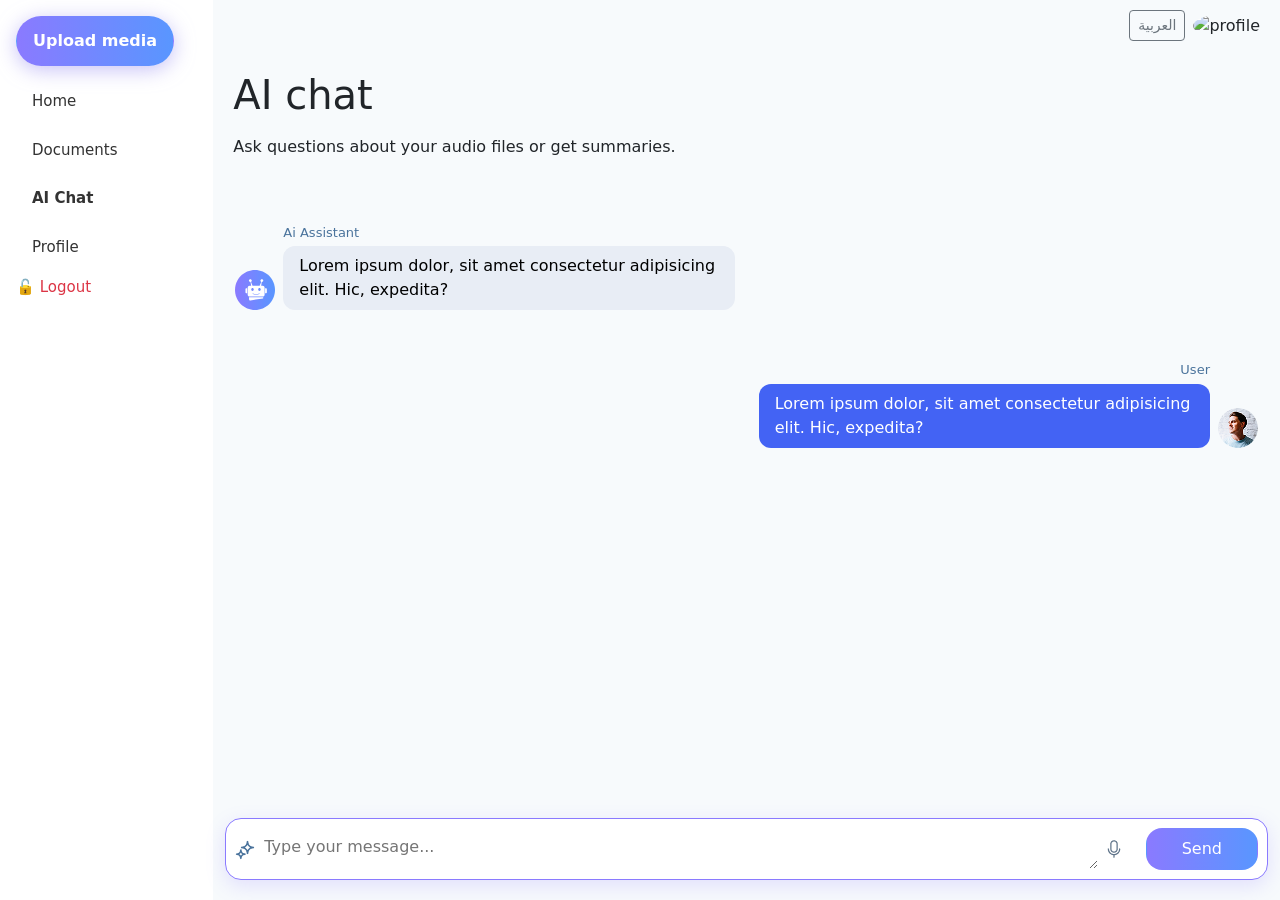
==== chat.html @ e1d88b95 "ld" ====
<!DOCTYPE html>
<html lang="en">
  <head>
    <meta charset="utf-8" />
    <meta name="viewport" content="width=device-width, initial-scale=1" />
    <title>Bootstrap demo</title>
    <link
      href="https://cdn.jsdelivr.net/npm/bootstrap@5.3.6/dist/css/bootstrap.min.css"
      rel="stylesheet"
      integrity="sha384-4Q6Gf2aSP4eDXB8Miphtr37CMZZQ5oXLH2yaXMJ2w8e2ZtHTl7GptT4jmndRuHDT"
      crossorigin="anonymous"
    />
    <link rel="preconnect" href="https://fonts.googleapis.com" />
    <link rel="preconnect" href="https://fonts.gstatic.com" crossorigin />
    <link
      href="https://fonts.googleapis.com/css2?family=Inter:ital,opsz,wght@0,14..32,100..900;1,14..32,100..900&display=swap"
      rel="stylesheet"
    />
    <link
      rel="stylesheet"
      href="https://cdnjs.cloudflare.com/ajax/libs/font-awesome/6.7.2/css/all.min.css"
      integrity="sha512-Evv84Mr4kqVGRNSgIGL/F/aIDqQb7xQ2vcrdIwxfjThSH8CSR7PBEakCr51Ck+w+/U6swU2Im1vVX0SVk9ABhg=="
      crossorigin="anonymous"
      referrerpolicy="no-referrer"
    />
    <link rel="stylesheet" href="styles.css" />
  </head>
  <body>
    <div class="container-fluid h-100">
      <div class="row h-100">
        <!-- Sidebar for Large Screen -->
        <div class="col-lg-2 d-none d-lg-block sidebar p-3 d-flex flex-column">
          <button class="btn upload-btn mb-3">Upload media</button>
          <nav class="nav flex-column">
            <a class="nav-link" href="#">Home</a>
            <a class="nav-link" href="#">Documents</a>
            <a class="nav-link active" href="#">AI Chat</a>
            <a class="nav-link" href="#">Profile</a>
          </nav>
          <div class="mt-auto">
            <a class="nav-link text-danger" href="#">🔓 Logout</a>
          </div>
        </div>

        <!-- Main Chat -->
        <div class="col-md-12 col-lg-10 col-12 chat-container p-0">
          <!-- Topbar -->
          <div class="top-bar">
            <div class="d-flex align-items-center">
              <button
                class="menu-btn me-3"
                data-bs-toggle="offcanvas"
                data-bs-target="#mobileSidebar"
              >
                ☰
              </button>
              <h6 class="mb-0 d-md-none">AI Chat</h6>
            </div>
            <div class="d-flex align-items-center">
              <button class="btn btn-sm btn-outline-secondary me-2">
                العربية
              </button>
              <img
                src="https://via.placeholder.com/32"
                class="rounded-circle"
                alt="profile"
              />
            </div>
          </div>

          <!-- Chat Header -->
          <div class="chat-header d-none d-md-block">
            <h1 class="fs-32 mb-3 fw-medium">AI chat</h1>
            <p class="fs-16 mb-3 fw-medium">
              Ask questions about your audio files or get summaries.
            </p>
          </div>

          <!-- Messages -->
          <div class="chat-messages d-flex flex-column">
            <!-- ai chat  -->
            <div class="container-fluid mb-50 bg-chat">
              <div class="row">
                <div class="col-12 col-lg-8 ai-chat">
                  <div class="container-fluid">
                    <div class="row">
                      <div class="col-md-9 col-12">
                        <div class="d-flex align-items-end">
                          <span class="me-2">
                            <img src="imgs/ai.svg" alt="ai ico"
                          /></span>
                          <span>
                            <h1 class="txt-user">Ai Assistant</h1>
                            <p class="ai-chat-bg m-0">
                              Lorem ipsum dolor, sit amet consectetur
                              adipisicing elit. Hic, expedita?
                            </p></span
                          >
                        </div>
                      </div>
                    </div>
                  </div>
                </div>
              </div>
            </div>

            <!-- user chat  -->
            <div class="container-fluid mb-50">
              <div class="row justify-content-end">
                <div class="col-12 col-lg-8 ai-chat">
                  <div class="container-fluid">
                    <div class="row justify-content-end">
                      <div class="col-md-9 col-12">
                        <div class="d-flex align-items-end justify-content-end">
                          <span>
                            <p class="txt-user text-end">User</p>
                            <p class="user-chat-bg m-0">
                              Lorem ipsum dolor, sit amet consectetur
                              adipisicing elit. Hic, expedita?
                            </p></span
                          >
                          <span class="ms-2">
                            <img
                              src="imgs/user.png"
                              class="img-user"
                              alt="ai ico"
                          /></span>
                        </div>
                      </div>
                    </div>
                  </div>
                </div>
              </div>
            </div>
          </div>

          <!-- Input -->
          <div class="container-fluid chat-area-bottom-outer sticky-bottom">
            <div class="row justify-content-center">
              <div class="col-12">
                <div class="chat-area-bottom">
                  <label for="expanding-textarea" class="d-none">
                    Type something:
                  </label>
                  <span><img src="imgs/stars.png" alt="" /></span>
                  <textarea
                    id="expanding-textarea"
                    placeholder="Type your message..."
                    oninput="autoExpand(this)"
                    class="r-textarea"
                  ></textarea>
                  <div class="send-outer">
                    <div class="col-2 pe-0 d-flex align-items-center">
                      <span class="me-md-3 me-1"
                        ><a href=""><img src="imgs/mic.png" alt="" /></a
                      ></span>
                      <button class="send-btn btn">
                        <span class="d-none d-md-block">Send</span>
                        <span class="d-block d-md-none"
                          ><i class="fa-solid fa-arrow-up"></i
                        ></span>
                      </button>
                    </div>
                  </div>
                </div>
              </div>
            </div>
          </div>
        </div>
      </div>
    </div>

    <!-- Offcanvas Sidebar for Mobile -->
    <div class="offcanvas offcanvas-start" tabindex="-1" id="mobileSidebar">
      <div class="offcanvas-header">
        <h5 class="offcanvas-title">Menu</h5>
        <button
          type="button"
          class="btn-close"
          data-bs-dismiss="offcanvas"
        ></button>
      </div>
      <div class="offcanvas-body d-flex flex-column">
        <button class="btn upload-btn mb-3 w-100">📤 Upload media</button>
        <nav class="nav flex-column">
          <a class="nav-link" href="#">Home</a>
          <a class="nav-link" href="#">Documents</a>
          <a class="nav-link active" href="#">AI Chat</a>
          <a class="nav-link" href="#">Profile</a>
        </nav>
        <div class="mt-auto">
          <a class="nav-link text-danger" href="#">🔓 Logout</a>
        </div>
      </div>
    </div>

    <!-- Bootstrap JS -->
    <script src="https://cdn.jsdelivr.net/npm/bootstrap@5.3.3/dist/js/bootstrap.bundle.min.js"></script>
  </body>
</html>
---- styles.css ----
body {
  box-sizing: border-box;
  font-weight: 400;
  background: #f7fafc;
}

/* .fs-16 {
  font-size: 16px;
}
.fs-32 {
  font-size: 32px;
}
.fs-40 {
  font-size: 40px;
} */
.mb-25 {
  margin-bottom: 25px;
}
.mb-50 {
  margin-bottom: 50px;
}
.min-h-100 {
  min-height: 100dvh;
}
.p-30 {
  padding: 30px;
}
.txt-user {
  color: #4a739c;
  font-size: 13px;
  font-weight: 400;
  margin-bottom: 5px;
}
.txt-dark {
  color: #0d141c;
}
.bg-chat-3 {
  background: #f1f5ff;
}
.bg-chat-2 {
  background: #eaf0ff;
}
.bg-chat {
  background: #f7fafc;
}
.img-user {
  height: 40px;
  width: 40px;
  border-radius: 20px;
}
.ai-chat {
  padding: 0;
}
.ai-chat-bg,
.user-chat-bg {
  padding: 0;
  background: #e8edf5;
  padding: 8px 16px;
  border-radius: 12px;
  font-size: 16px;
  font-weight: 400;
  color: #000000;
}
.user-chat-bg {
  color: #ffffff;
  background: #4363f4;
}

/* .main-body {
  height: 100dvh;
} */
.chat-outer {
  overflow-y: scroll;
  height: auto;
}
.send-btn {
  border: 1px solid transparent;
  color: #ffffff;
  font-weight: 400;
  border-radius: 16px;
  background: linear-gradient(90deg, #8a7aff 0%, #5996ff 100%);
  padding: 8px 35px;
  transition: all 0.5s ease;
}

.send-btn:hover {
  background: linear-gradient(90deg, #8a7aff 0%, #397ef7 100%);
  color: #ffffff;
}
/* ***************************************** */

.chat-area-bottom {
  background: #ffffff;
  width: 100%;
  border-radius: 16px;
  border: 1px solid #8a7aff;
  display: flex;
  padding: 9px;
  align-items: center;
  box-shadow: 0 6px 20px rgba(138, 122, 255, 0.2);
}

.r-textarea {
  outline: none;
  border: none;
  width: 100%;
  height: 40px;
  min-height: 40px;
  max-height: 200px;
  resize: vertical;
  padding: 9px;
  font-size: 16px;
  overflow-y: auto;
  line-height: 17px;
  padding-bottom: 0px;
  background: #ffffff;
}

.r-textarea ::placeholder {
  line-height: 15px;
}
.chat-area-bottom-outer {
  bottom: 20px;
}
@media (min-device-width: 200px) and (max-device-width: 767px) {
  .send-btn {
    padding: 8px 12px;
  }
}

/* **********************************  */
.sidebar {
  background-color: #ffffff;
  height: 100vh;
}

.sidebar .nav-link {
  color: #333;
  margin-bottom: 10px;
  font-size: 15px;
}

.sidebar .nav-link.active {
  font-weight: bold;
}

.upload-btn {
  background-color: #e9f0ff;
  color: #3366ff;
  font-weight: 500;
  border: none;
}

.chat-container {
  height: 100vh;
  display: flex;
  flex-direction: column;
}

.chat-header {
  padding: 20px;
  background-color: #f7fafc;
}

.chat-messages {
  flex: 1;
  overflow-y: auto;
  padding: 30px 10px;
  background-color: #f7fafc;
}

.top-bar {
  padding: 10px 20px;
  display: flex;
  justify-content: space-between;
  align-items: center;
}

.chat-messages::-webkit-scrollbar {
  width: 6px;
}

.chat-messages::-webkit-scrollbar-thumb {
  background: #ccc;
  border-radius: 4px;
}

.menu-btn {
  font-size: 24px;
  background: none;
  border: none;
  display: none;
}

/* ***********onboarding************** */
.form-label,
.form-select {
  font-weight: 600;
  font-size: 16px;
}
.form-control,
.form-select {
  /* background: #ffffff; */
  border-radius: 16px;
  padding: 16px;
  font-size: 16px;
  border: 1px solid #ebedf2;
}

.form-control::placeholder {
  color: #4a739c !important;
}
.upload-audio-input::placeholder {
  color: #000000 !important;
  font-weight: 500;
}

.continue-btn {
  border-color: transparent;
  width: 100%;
  padding: 8px 16px;
  border-radius: 16px;
  background: #e8edf5;
  font-weight: 700;
  color: #000000;
  display: flex;
  align-items: center;
  border: 1px solid transparent;
  justify-content: center;
  transition: 0.5s;
}
.continue-btn:hover,
:focus {
  border-color: transparent;
  outline: transparent;
  box-shadow: none;
  border: 1px solid #8a7aff;
}
.continue-btn:focus-within {
  border-color: transparent;
  outline: transparent;
  box-shadow: none;
  border: 1px solid #8a7aff;
}
.btn-signin {
  padding: 16px;
  border-radius: 16px;
}
.carusal-card {
  background: #ffffff;
  border-radius: 24px;
  padding: 16px;
  box-shadow: 0px 24px 24px 0px rgba(0, 0, 0, 0.06);
}
.progress-simple {
  position: relative;
  color: #fff;
  font-weight: 500;
  padding: 2px;
  border: 1px solid transparent;
  border-radius: 12px;
  background: linear-gradient(0deg, #5996ff, #5996ff) padding-box,
    /* inside */ linear-gradient(90deg, #8a7aff 0%, #5996ff 100%) border-box; /* border */
  background-origin: border-box;
  background-clip: padding-box, border-box;
  transition: all 0.5s ease;
}
.preferance-card {
  background: #ffffff;
  position: relative;
  border-radius: 16px;
  padding: 16px;
  box-shadow: 0px 24px 24px 0px rgba(0, 0, 0, 0.06);
}
.ai-badge {
  position: absolute;
  top: -16px;
  right: -8px;
}
.border {
  border: 1px solid #d9d9d9;
}
.owl-carousel .owl-item img {
  display: inline;
  width: auto;
}
/* Style the dots */
.owl-dots {
  position: relative;
  top: 0px;
  text-align: center;
}

/* Default dot style */
.owl-dot span {
  width: 12px;
  height: 12px;
  background: #ccc;
  display: block;
  margin: 5px 7px;
  border-radius: 50%;
  transition: background 0.3s ease;
}

/* Active dot style */
.owl-dot.active span {
  background: #007bff;
}
.no-js .owl-carousel,
.owl-carousel.owl-loaded {
  display: flex;
}
/* ****************************home**************************** */
.upload-btn {
  border: 1px solid transparent;
  color: #ffffff;
  font-weight: 400;
  border-radius: 46px;
  background: linear-gradient(90deg, #8a7aff 0%, #5996ff 100%);
  padding: 12px 16px;
  box-shadow: 0px 4px 20px 0px rgba(163, 153, 242, 0.6);
  transition: all 0.5s ease;
  font-weight: 700;
  font-size: 16px;
}

.upload-btn:hover {
  background: linear-gradient(90deg, #8a7aff 0%, #397ef7 100%);
  color: #ffffff;
}
/* *******************table************************ */
.file-icon {
  width: 48px;
  height: 48px;
  object-fit: contain;
  margin-right: 10px;
}
.table-responsive {
  border-radius: 10px;
  overflow: scroll;
}
.table thead {
  background-color: #f8f9fa;
  font-size: 14px;
  color: #121417;
  font-weight: 500;
}
.action-btns i {
  font-size: 16px;
  color: #6c757d;
  cursor: pointer;
  margin-right: 10px;
}
.action-btns i:hover {
  color: #0d6efd;
}
.table-file-reading {
  color: #61758a !important;
}
.table-file-name {
  color: #121417;
  font-size: 14px;
  font-weight: 400;
}

/* upload audio  */
.drop-zone {
  text-align: center;
  cursor: pointer;
  transition: background-color 0.3s ease;
}

.drop-zone.dragover {
  background-color: #e9f2ff;
}

.drop-zone input {
  display: none;
}

.drop-zone .preview {
  width: fit-content;
  margin-top: 10px;
  font-weight: 500;
}
/* progress */
.progress-bar,
.progress {
  height: 8px;
}
.process-comp-btn {
  outline: none;
  border: 1px solid transparent;
  background: linear-gradient(90deg, #8a7aff 0%, #5996ff 100%);
  font-size: 16px;
  color: #f7fafc;
  font-weight: 700;
  border-radius: 16px;
  cursor: pointer !important;
  padding: 16px 20px;
}
.process-uncomp-btn {
  outline: none;
  border: 1px solid transparent;
  background: #e8edf5;
  font-size: 16px;
  color: #819cb7;
  font-weight: 700;
  border-radius: 16px;
  cursor: not-allowed !important;
  padding: 16px 20px;
}
.r-modal-content {
  background-color: transparent !important;
  border: none !important;
}
/* .r-modal-content img {
  height: 96px;
  width: 96px;
} */

.bg-search-bar {
  background: #f0f2f5;
  border-radius: 8px;
}
.Search-bar {
  border: none;
  outline: none;
  box-shadow: none;
  font-size: 16px;
  padding: 10px;
  width: 100%;
  background: #f0f2f5;
}
.create-folder-abs-w {
  min-width: 360px;
}
.create-folder-abs {
  background: #ffffff;
  z-index: 20;
  position: absolute;
  top: 0;
  right: 0;
  display: none;
}
.add-folder-trigger {
  cursor: pointer;
}
.add-folder-trigger:hover .create-folder-abs {
  display: block !important;
}
/* *******************pagination***************************** */
.pagination {
  justify-content: center;
  margin-top: 30px;
}

.pagination .page-link {
  border: none;
  background: transparent;
  color: #212529;
  font-weight: 500;
  padding: 6px 12px;
  margin: 0 3px;
}

.pagination .page-item.active .page-link {
  background-color: #f1f3f5;
  border-radius: 50%;
  font-weight: 600;
}

.pagination .page-link:hover {
  background-color: #f8f9fa;
  border-radius: 50%;
}

.page-link:focus {
  box-shadow: none;
}

.pagination .ellipsis {
  padding: 6px 12px;
  margin: 0 3px;
  color: #6c757d;
}
/* *******************************switch**************************** */
/* Custom switch style to mimic the image */
.form-check.form-switch .form-check-input {
  width: 40px;
  height: 22px;
  background-color: #e9ecef;
  border-radius: 40px;
  position: relative;
  transition: background-color 0.3s ease;
  cursor: pointer;
  box-shadow: none;
}
.form-check.form-switch .form-check-input:focus {
  outline: none;
  box-shadow: 0 0 0 0.25rem rgba(13, 110, 253, 0.25);
}
.form-check.form-switch .form-check-input:checked {
  background-color: #b4c1ee;
}
.form-check.form-switch .form-check-input::before {
  content: "";
  position: absolute;
  top: 1px;
  left: 2px;
  width: 18px;
  height: 18px;
  background: #fff;
  border-radius: 50%;
  transition: all 0.3s ease;
  box-shadow: 0 2px 4px rgb(149 157 165 / 20%);
}
.form-check.form-switch .form-check-input:checked::before {
  transform: translateX(18px);
  box-shadow: 0 3px 8px rgba(149, 157, 165, 0.45);
}

/* ************************sideNav********************************** */
.sideNavLink {
  text-decoration: none;
  color: #819cb7;
}

/* ********************accounts*********************** */
.account-user-thumb {
  height: 128px;
  width: 128px;
  border-radius: 50%;
  object-fit: cover;
}

@media (max-width: 768px) {
  .create-folder-abs-w {
    min-width: 250px;
  }
  .p-30 {
    padding: 15px;
  }
  .menu-btn {
    display: inline;
  }
  .sidebar {
    display: none !important;
  }
}
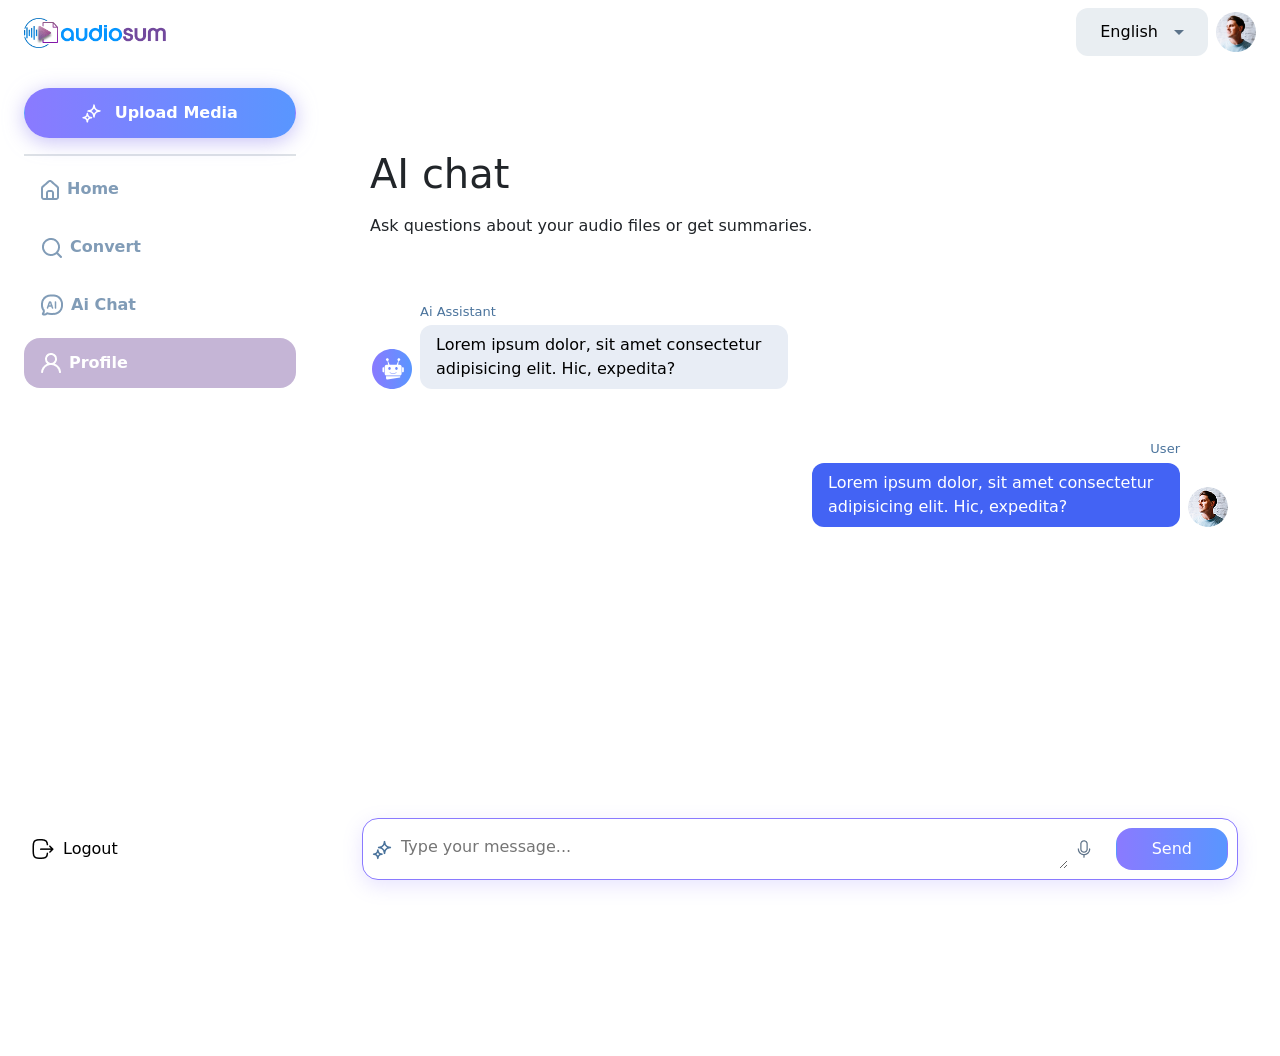
==== commit 2fbffc57: "ALL HTML updated with forms fields chat page also integrated" ====
--- a/chat.html
+++ b/chat.html
@@ -3,7 +3,14 @@
   <head>
     <meta charset="utf-8" />
     <meta name="viewport" content="width=device-width, initial-scale=1" />
-    <title>Bootstrap demo</title>
+    <link
+      rel="stylesheet"
+      href="https://cdnjs.cloudflare.com/ajax/libs/OwlCarousel2/2.3.4/assets/owl.carousel.min.css"
+    />
+    <link
+      rel="stylesheet"
+      href="https://cdnjs.cloudflare.com/ajax/libs/OwlCarousel2/2.3.4/assets/owl.theme.default.min.css"
+    />
     <link
       href="https://cdn.jsdelivr.net/npm/bootstrap@5.3.6/dist/css/bootstrap.min.css"
       rel="stylesheet"
@@ -23,143 +30,154 @@
       crossorigin="anonymous"
       referrerpolicy="no-referrer"
     />
+    <title>My Documents</title>
+
     <link rel="stylesheet" href="styles.css" />
   </head>
   <body>
-    <div class="container-fluid h-100">
-      <div class="row h-100">
-        <!-- Sidebar for Large Screen -->
-        <div class="col-lg-2 d-none d-lg-block sidebar p-3 d-flex flex-column">
-          <button class="btn upload-btn mb-3">Upload media</button>
-          <nav class="nav flex-column">
-            <a class="nav-link" href="#">Home</a>
-            <a class="nav-link" href="#">Documents</a>
-            <a class="nav-link active" href="#">AI Chat</a>
-            <a class="nav-link" href="#">Profile</a>
-          </nav>
-          <div class="mt-auto">
-            <a class="nav-link text-danger" href="#">🔓 Logout</a>
-          </div>
-        </div>
-
-        <!-- Main Chat -->
-        <div class="col-md-12 col-lg-10 col-12 chat-container p-0">
-          <!-- Topbar -->
-          <div class="top-bar">
-            <div class="d-flex align-items-center">
-              <button
-                class="menu-btn me-3"
-                data-bs-toggle="offcanvas"
-                data-bs-target="#mobileSidebar"
-              >
-                ☰
-              </button>
-              <h6 class="mb-0 d-md-none">AI Chat</h6>
-            </div>
-            <div class="d-flex align-items-center">
-              <button class="btn btn-sm btn-outline-secondary me-2">
-                العربية
-              </button>
-              <img
-                src="https://via.placeholder.com/32"
-                class="rounded-circle"
-                alt="profile"
-              />
-            </div>
-          </div>
-
-          <!-- Chat Header -->
-          <div class="chat-header d-none d-md-block">
-            <h1 class="fs-32 mb-3 fw-medium">AI chat</h1>
-            <p class="fs-16 mb-3 fw-medium">
-              Ask questions about your audio files or get summaries.
-            </p>
-          </div>
-
-          <!-- Messages -->
-          <div class="chat-messages d-flex flex-column">
-            <!-- ai chat  -->
-            <div class="container-fluid mb-50 bg-chat">
+    <style>
+      body {
+        background: #ffffff;
+      }
+    </style>
+    <!-- header  -->
+    <div class="container-fluid bg-white sticky-top">
+      <nav class="navbar navbar-expand-lg">
+        <div class="container-fluid">
+          <a class="navbar-brand" href="#"
+            ><img src="imgs/logo.png" alt="logo" class="img-fluid logo"
+          /></a>
+          <button
+            class="navbar-toggler"
+            type="button"
+            data-bs-toggle="collapse"
+            data-bs-target="#navbarSupportedContent"
+            aria-controls="navbarSupportedContent"
+            aria-expanded="false"
+            aria-label="Toggle navigation"
+          >
+            <span class="navbar-toggler-icon"></span>
+          </button>
+          <div class="collapse navbar-collapse" id="navbarSupportedContent">
+            <ul class="navbar-nav ms-auto mb-2 mb-lg-0">
+              <div class="d-flex align-items-center">
+                <div class="dropdown">
+                  <button
+                    class="btn-3 px-4"
+                    type="button"
+                    data-bs-toggle="dropdown"
+                    aria-expanded="false"
+                  >
+                    <div class="d-flex align-items-center">
+                      <span>English</span>
+                      <span class="ms-3"
+                        ><img
+                          src="imgs/chev-down.png"
+                          class="chevron img-fluid"
+                          alt="chev"
+                      /></span>
+                    </div>
+                  </button>
+                  <ul class="dropdown-menu">
+                    <li><a class="dropdown-item" href="#">English</a></li>
+                    <li><a class="dropdown-item" href="#">العربية</a></li>
+                  </ul>
+                </div>
+                <img
+                  src="imgs/thumb.jpg"
+                  class="rounded-circle user-nav ms-2"
+                  alt="profile"
+                />
+              </div>
+            </ul>
+            <div class="container-fluid d-block d-lg-none">
               <div class="row">
-                <div class="col-12 col-lg-8 ai-chat">
+                <div class="col-12">
                   <div class="container-fluid">
                     <div class="row">
-                      <div class="col-md-9 col-12">
-                        <div class="d-flex align-items-end">
-                          <span class="me-2">
-                            <img src="imgs/ai.svg" alt="ai ico"
+                      <div class="col-12 mb-4">
+                        <button class="upload-btn mb-3 mt-4">
+                          <span class="me-2"
+                            ><img
+                              src="imgs/stars-white.png"
+                              class="img-fluid"
+                              alt=""
                           /></span>
-                          <span>
-                            <h1 class="txt-user">Ai Assistant</h1>
-                            <p class="ai-chat-bg m-0">
-                              Lorem ipsum dolor, sit amet consectetur
-                              adipisicing elit. Hic, expedita?
-                            </p></span
+                          Upload Media
+                        </button>
+                        <div class="border"></div>
+                        <div class="col-12 my-2">
+                          <a
+                            href=""
+                            class="sideNavLink d-flex align-items-center non-active-pill"
+                          >
+                            <img
+                              src="imgs/home.png"
+                              class="img-fluid me-2"
+                              alt="Home"
+                            />
+
+                            Home</a
+                          >
+                        </div>
+                        <div class="col-12 mb-2">
+                          <a
+                            href=""
+                            class="sideNavLink d-flex align-items-center non-active-pill"
+                          >
+                            <img
+                              src="imgs/mag.png"
+                              class="img-fluid me-2"
+                              alt="docs"
+                            />
+
+                            Convert</a
+                          >
+                        </div>
+                        <div class="col-12 mb-2">
+                          <a
+                            href=""
+                            class="sideNavLink d-flex align-items-center non-active-pill"
+                          >
+                            <img
+                              src="imgs/Group.png"
+                              class="img-fluid me-2"
+                              alt="ai chat"
+                            />
+
+                            Ai Chat</a
+                          >
+                        </div>
+                        <div class="col-12 mb-2">
+                          <a
+                            href=""
+                            class="sideNavLink d-flex align-items-center active-pill"
+                          >
+                            <img
+                              src="imgs/user-1.png"
+                              class="img-fluid me-2"
+                              alt="profile"
+                            />
+
+                            Profile</a
                           >
                         </div>
                       </div>
-                    </div>
-                  </div>
-                </div>
-              </div>
-            </div>
-
-            <!-- user chat  -->
-            <div class="container-fluid mb-50">
-              <div class="row justify-content-end">
-                <div class="col-12 col-lg-8 ai-chat">
-                  <div class="container-fluid">
-                    <div class="row justify-content-end">
-                      <div class="col-md-9 col-12">
-                        <div class="d-flex align-items-end justify-content-end">
-                          <span>
-                            <p class="txt-user text-end">User</p>
-                            <p class="user-chat-bg m-0">
-                              Lorem ipsum dolor, sit amet consectetur
-                              adipisicing elit. Hic, expedita?
-                            </p></span
-                          >
-                          <span class="ms-2">
-                            <img
-                              src="imgs/user.png"
-                              class="img-user"
-                              alt="ai ico"
-                          /></span>
-                        </div>
+
+                      <div class="col-12 pb-4">
+                        <a
+                          href=""
+                          class="sideNavLink d-flex align-items-center text-black"
+                        >
+                          <img
+                            src="imgs/logout.png"
+                            class="img-fluid me-2"
+                            alt="Logout"
+                          />
+
+                          Logout</a
+                        >
                       </div>
-                    </div>
-                  </div>
-                </div>
-              </div>
-            </div>
-          </div>
-
-          <!-- Input -->
-          <div class="container-fluid chat-area-bottom-outer sticky-bottom">
-            <div class="row justify-content-center">
-              <div class="col-12">
-                <div class="chat-area-bottom">
-                  <label for="expanding-textarea" class="d-none">
-                    Type something:
-                  </label>
-                  <span><img src="imgs/stars.png" alt="" /></span>
-                  <textarea
-                    id="expanding-textarea"
-                    placeholder="Type your message..."
-                    oninput="autoExpand(this)"
-                    class="r-textarea"
-                  ></textarea>
-                  <div class="send-outer">
-                    <div class="col-2 pe-0 d-flex align-items-center">
-                      <span class="me-md-3 me-1"
-                        ><a href=""><img src="imgs/mic.png" alt="" /></a
-                      ></span>
-                      <button class="send-btn btn">
-                        <span class="d-none d-md-block">Send</span>
-                        <span class="d-block d-md-none"
-                          ><i class="fa-solid fa-arrow-up"></i
-                        ></span>
-                      </button>
                     </div>
                   </div>
                 </div>
@@ -167,34 +185,229 @@
             </div>
           </div>
         </div>
+      </nav>
+    </div>
+    <!-- /header  -->
+    <div class="container-fluid">
+      <div class="row justify-content-center">
+        <!-- sidenav  -->
+        <!-- ****************** -->
+        <div
+          class="col-12 col-md-5 col-lg-3 col-xxl-2 bg-white min-h-100 d-none d-lg-block"
+        ></div>
+        <!-- ************************* -->
+        <div
+          class="col-12 col-md-5 col-lg-3 col-xxl-2 bg-white min-h-100 position-fixed side-nav-fix d-none d-lg-block"
+        >
+          <!-- sidenav -->
+          <div class="container-fluid">
+            <div class="row min-h-100">
+              <div class="col-12 mb-4">
+                <button class="upload-btn w-100 mb-3 mt-4">
+                  <span class="me-2"
+                    ><img src="imgs/stars-white.png" class="img-fluid" alt=""
+                  /></span>
+                  Upload Media
+                </button>
+                <div class="border"></div>
+                <div class="col-12 my-2">
+                  <a
+                    href=""
+                    class="sideNavLink d-flex align-items-center non-active-pill"
+                  >
+                    <img
+                      src="imgs/home.png"
+                      class="img-fluid me-2"
+                      alt="Home"
+                    />
+
+                    Home</a
+                  >
+                </div>
+                <div class="col-12 mb-2">
+                  <a
+                    href=""
+                    class="sideNavLink d-flex align-items-center non-active-pill"
+                  >
+                    <img src="imgs/mag.png" class="img-fluid me-2" alt="docs" />
+
+                    Convert</a
+                  >
+                </div>
+                <div class="col-12 mb-2">
+                  <a
+                    href=""
+                    class="sideNavLink d-flex align-items-center non-active-pill"
+                  >
+                    <img
+                      src="imgs/Group.png"
+                      class="img-fluid me-2"
+                      alt="ai chat"
+                    />
+
+                    Ai Chat</a
+                  >
+                </div>
+                <div class="col-12 mb-2">
+                  <a
+                    href=""
+                    class="sideNavLink d-flex align-items-center active-pill"
+                  >
+                    <img
+                      src="imgs/user-1.png"
+                      class="img-fluid me-2"
+                      alt="profile"
+                    />
+
+                    Profile</a
+                  >
+                </div>
+              </div>
+
+              <div class="col-12 pb-4 mt-auto side-nav-fix-bottom">
+                <a
+                  href=""
+                  class="sideNavLink d-flex align-items-center text-black"
+                >
+                  <img
+                    src="imgs/logout.png"
+                    class="img-fluid me-2"
+                    alt="Logout"
+                  />
+
+                  Logout</a
+                >
+              </div>
+            </div>
+          </div>
+        </div>
+
+        <!-- /sidenav  -->
+        <!-- main content  -->
+        <div class="col-12 col-md-7 col-lg-9 col-xxl-10 py-3">
+          <div class="container p-30">
+            <div class="row">
+              <div class="col-md-12 chat-container bg-white p-0">
+                <!-- Topbar -->
+                <div class="top-bar">
+                  <div class="d-flex align-items-center">
+                    <h6 class="mb-0 d-md-none">AI Chat</h6>
+                  </div>
+                </div>
+
+                <!-- Chat Header -->
+                <div class="chat-header d-none d-md-block">
+                  <h1 class="fs-32 mb-3 fw-medium">AI chat</h1>
+                  <p class="fs-16 mb-3 fw-medium">
+                    Ask questions about your audio files or get summaries.
+                  </p>
+                </div>
+
+                <!-- Messages -->
+                <div class="chat-messages d-flex flex-column">
+                  <!-- ai chat  -->
+                  <div class="container-fluid mb-50">
+                    <div class="row">
+                      <div class="col-12 col-lg-8 ai-chat">
+                        <div class="container-fluid">
+                          <div class="row">
+                            <div class="col-md-9 col-12">
+                              <div class="d-flex align-items-end">
+                                <span class="me-2">
+                                  <img src="imgs/ai.svg" alt="ai ico"
+                                /></span>
+                                <span>
+                                  <h1 class="txt-user">Ai Assistant</h1>
+                                  <p class="ai-chat-bg m-0">
+                                    Lorem ipsum dolor, sit amet consectetur
+                                    adipisicing elit. Hic, expedita?
+                                  </p></span
+                                >
+                              </div>
+                            </div>
+                          </div>
+                        </div>
+                      </div>
+                    </div>
+                  </div>
+
+                  <!-- user chat  -->
+                  <div class="container-fluid mb-50">
+                    <div class="row justify-content-end">
+                      <div class="col-12 col-lg-8 ai-chat">
+                        <div class="container-fluid">
+                          <div class="row justify-content-end">
+                            <div class="col-md-9 col-12">
+                              <div
+                                class="d-flex align-items-end justify-content-end"
+                              >
+                                <span>
+                                  <p class="txt-user text-end">User</p>
+                                  <p class="user-chat-bg m-0">
+                                    Lorem ipsum dolor, sit amet consectetur
+                                    adipisicing elit. Hic, expedita?
+                                  </p></span
+                                >
+                                <span class="ms-2">
+                                  <img
+                                    src="imgs/user.png"
+                                    class="img-user"
+                                    alt="ai ico"
+                                /></span>
+                              </div>
+                            </div>
+                          </div>
+                        </div>
+                      </div>
+                    </div>
+                  </div>
+                </div>
+
+                <!-- Input -->
+                <div
+                  class="container-fluid chat-area-bottom-outer sticky-bottom"
+                >
+                  <div class="row justify-content-center">
+                    <div class="col-12">
+                      <div class="chat-area-bottom">
+                        <label for="expanding-textarea" class="d-none">
+                          Type something:
+                        </label>
+                        <span><img src="imgs/stars.png" alt="" /></span>
+                        <textarea
+                          id="expanding-textarea"
+                          placeholder="Type your message..."
+                          oninput="autoExpand(this)"
+                          class="r-textarea"
+                        ></textarea>
+                        <div class="send-outer">
+                          <div class="col-2 pe-0 d-flex align-items-center">
+                            <span class="me-md-3 me-1"
+                              ><a href=""><img src="imgs/mic.png" alt="" /></a
+                            ></span>
+                            <button class="send-btn">
+                              <span class="d-none d-md-block">Send</span>
+                              <span class="d-block d-md-none"
+                                ><i class="fa-solid fa-arrow-up"></i
+                              ></span>
+                            </button>
+                          </div>
+                        </div>
+                      </div>
+                    </div>
+                  </div>
+                </div>
+              </div>
+            </div>
+          </div>
+        </div>
+        <!-- /main content  -->
       </div>
     </div>
-
-    <!-- Offcanvas Sidebar for Mobile -->
-    <div class="offcanvas offcanvas-start" tabindex="-1" id="mobileSidebar">
-      <div class="offcanvas-header">
-        <h5 class="offcanvas-title">Menu</h5>
-        <button
-          type="button"
-          class="btn-close"
-          data-bs-dismiss="offcanvas"
-        ></button>
-      </div>
-      <div class="offcanvas-body d-flex flex-column">
-        <button class="btn upload-btn mb-3 w-100">📤 Upload media</button>
-        <nav class="nav flex-column">
-          <a class="nav-link" href="#">Home</a>
-          <a class="nav-link" href="#">Documents</a>
-          <a class="nav-link active" href="#">AI Chat</a>
-          <a class="nav-link" href="#">Profile</a>
-        </nav>
-        <div class="mt-auto">
-          <a class="nav-link text-danger" href="#">🔓 Logout</a>
-        </div>
-      </div>
-    </div>
-
     <!-- Bootstrap JS -->
+    <script src="https://code.jquery.com/jquery-3.6.0.min.js"></script>
+    <script src="https://cdnjs.cloudflare.com/ajax/libs/OwlCarousel2/2.3.4/owl.carousel.min.js"></script>
     <script src="https://cdn.jsdelivr.net/npm/bootstrap@5.3.3/dist/js/bootstrap.bundle.min.js"></script>
+    <script src="master.js"></script>
   </body>
 </html>
--- a/styles.css
+++ b/styles.css
@@ -13,11 +13,15 @@
 .fs-40 {
   font-size: 40px;
 } */
+
 .mb-25 {
   margin-bottom: 25px;
 }
 .mb-50 {
   margin-bottom: 50px;
+}
+.r-h-100 {
+  height: 100vh;
 }
 .min-h-100 {
   min-height: 100dvh;
@@ -87,6 +91,44 @@
   background: linear-gradient(90deg, #8a7aff 0%, #397ef7 100%);
   color: #ffffff;
 }
+.btn-3 {
+  background: #e9eef2;
+  padding: 12px 15px;
+  outline: none;
+  font-weight: 500;
+  border: none;
+  border-radius: 12px;
+}
+.btn-3:focus {
+  outline: none;
+  border: none;
+}
+
+.dropdown-menu.show {
+  border-radius: 12px;
+  display: block;
+  border: none;
+  padding-top: 0;
+  padding-bottom: 0;
+  outline: none;
+  overflow: hidden;
+}
+.dropdown-item {
+  color: #000000;
+  background-color: #ffffff;
+  font-weight: 500;
+  padding: 15px;
+}
+.dropdown-item:focus,
+.dropdown-item:hover {
+  color: #000000;
+  background-color: #f0f4ff;
+  padding: 15px;
+}
+
+.btn-3:focus-within .chevron {
+  transform: rotate(180deg);
+}
 /* ***************************************** */
 
 .chat-area-bottom {
@@ -129,6 +171,28 @@
 }
 
 /* **********************************  */
+.active-pill,
+.non-active-pill {
+  border: 1px solid transparent;
+  color: #ffffff !important;
+  font-weight: 400;
+  border-radius: 16px;
+  background: #8b6cad80;
+  padding: 12px 16px;
+  transition: 0.5s;
+  font-weight: 700;
+  font-size: 16px;
+}
+.non-active-pill {
+  color: #819cb7 !important;
+  background: transparent;
+  padding: 12px 16px;
+  transition: 0.5s;
+}
+.non-active-pill:hover {
+  border: 1px solid #8b6cad80;
+  transition: 0.5s;
+}
 .sidebar {
   background-color: #ffffff;
   height: 100vh;
@@ -143,7 +207,10 @@
 .sidebar .nav-link.active {
   font-weight: bold;
 }
-
+.active-pill img {
+  filter: brightness(0) invert(1);
+}
+/* ********************************** */
 .upload-btn {
   background-color: #e9f0ff;
   color: #3366ff;
@@ -159,14 +226,14 @@
 
 .chat-header {
   padding: 20px;
-  background-color: #f7fafc;
+  /* background-color: #f7fafc; */
 }
 
 .chat-messages {
   flex: 1;
   overflow-y: auto;
   padding: 30px 10px;
-  background-color: #f7fafc;
+  /* background-color: #f7fafc; */
 }
 
 .top-bar {
@@ -279,6 +346,9 @@
 }
 .border {
   border: 1px solid #d9d9d9;
+}
+.border-2 {
+  border: 1px solid #e5e8eb;
 }
 .owl-carousel .owl-item img {
   display: inline;
@@ -328,6 +398,13 @@
   background: linear-gradient(90deg, #8a7aff 0%, #397ef7 100%);
   color: #ffffff;
 }
+/* *******************nav************ */
+.user-nav {
+  height: 40px;
+  width: 40px;
+  object-fit: cover;
+  border-radius: 50%;
+}
 /* *******************table************************ */
 .file-icon {
   width: 48px;
@@ -533,7 +610,9 @@
   border-radius: 50%;
   object-fit: cover;
 }
-
+.cursor-pointer {
+  cursor: pointer !important;
+}
 @media (max-width: 768px) {
   .create-folder-abs-w {
     min-width: 250px;
@@ -548,3 +627,38 @@
     display: none !important;
   }
 }
+.position-fixed-side {
+  position: fixed;
+  left: 0;
+}
+.logo {
+  height: 30px;
+}
+@media (min-width: 1300px) {
+  .processing-img-ico img {
+    height: 100px;
+    width: 100px;
+  }
+  /* .modal-body .carusal-card-modal {
+    width: 50vh;
+  } */
+  .continue-btn-modal {
+    padding: 8px 16px;
+  }
+  /* .w-per-23 {
+    width: 23% !important;
+  } */
+}
+
+.no-shadow {
+  box-shadow: none !important;
+}
+.side-nav-fix {
+  left: 0;
+}
+.side-nav-fix-bottom {
+  position: fixed;
+  left: 19px;
+  bottom: 15px;
+  width: auto;
+}
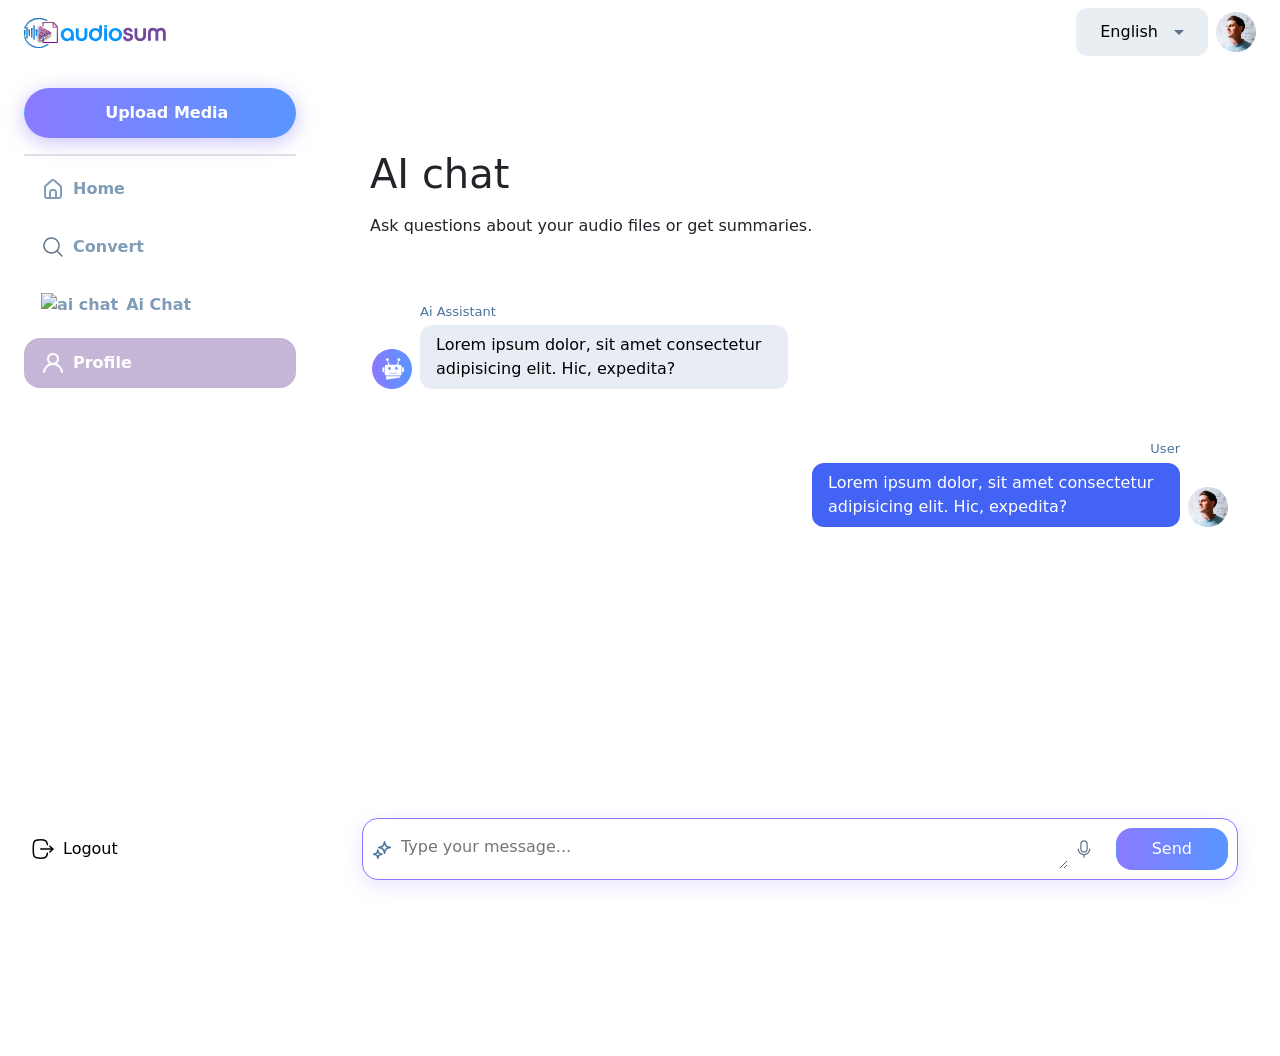
==== commit 8a3bda41: "all svgs implemented pages more accurate sidenav header updated" ====
--- a/chat.html
+++ b/chat.html
@@ -45,7 +45,7 @@
       <nav class="navbar navbar-expand-lg">
         <div class="container-fluid">
           <a class="navbar-brand" href="#"
-            ><img src="imgs/logo.png" alt="logo" class="img-fluid logo"
+            ><img src="imgs/logo.svg" alt="logo" class="img-fluid logo"
           /></a>
           <button
             class="navbar-toggler"
@@ -72,7 +72,7 @@
                       <span>English</span>
                       <span class="ms-3"
                         ><img
-                          src="imgs/chev-down.png"
+                          src="imgs/chev-down.svg"
                           class="chevron img-fluid"
                           alt="chev"
                       /></span>
@@ -99,7 +99,7 @@
                         <button class="upload-btn mb-3 mt-4">
                           <span class="me-2"
                             ><img
-                              src="imgs/stars-white.png"
+                              src="imgs/stars-white.svg"
                               class="img-fluid"
                               alt=""
                           /></span>
@@ -112,7 +112,7 @@
                             class="sideNavLink d-flex align-items-center non-active-pill"
                           >
                             <img
-                              src="imgs/home.png"
+                              src="imgs/home.svg"
                               class="img-fluid me-2"
                               alt="Home"
                             />
@@ -126,7 +126,7 @@
                             class="sideNavLink d-flex align-items-center non-active-pill"
                           >
                             <img
-                              src="imgs/mag.png"
+                              src="imgs/mag.svg"
                               class="img-fluid me-2"
                               alt="docs"
                             />
@@ -140,7 +140,7 @@
                             class="sideNavLink d-flex align-items-center non-active-pill"
                           >
                             <img
-                              src="imgs/Group.png"
+                              src="imgs/Group.svg"
                               class="img-fluid me-2"
                               alt="ai chat"
                             />
@@ -154,7 +154,7 @@
                             class="sideNavLink d-flex align-items-center active-pill"
                           >
                             <img
-                              src="imgs/user-1.png"
+                              src="imgs/user-1.svg"
                               class="img-fluid me-2"
                               alt="profile"
                             />
@@ -170,7 +170,7 @@
                           class="sideNavLink d-flex align-items-center text-black"
                         >
                           <img
-                            src="imgs/logout.png"
+                            src="imgs/logout.svg"
                             class="img-fluid me-2"
                             alt="Logout"
                           />
@@ -205,7 +205,7 @@
               <div class="col-12 mb-4">
                 <button class="upload-btn w-100 mb-3 mt-4">
                   <span class="me-2"
-                    ><img src="imgs/stars-white.png" class="img-fluid" alt=""
+                    ><img src="imgs/stars-white.svg" class="img-fluid" alt=""
                   /></span>
                   Upload Media
                 </button>
@@ -216,7 +216,7 @@
                     class="sideNavLink d-flex align-items-center non-active-pill"
                   >
                     <img
-                      src="imgs/home.png"
+                      src="imgs/home.svg"
                       class="img-fluid me-2"
                       alt="Home"
                     />
@@ -229,7 +229,7 @@
                     href=""
                     class="sideNavLink d-flex align-items-center non-active-pill"
                   >
-                    <img src="imgs/mag.png" class="img-fluid me-2" alt="docs" />
+                    <img src="imgs/mag.svg" class="img-fluid me-2" alt="docs" />
 
                     Convert</a
                   >
@@ -240,7 +240,7 @@
                     class="sideNavLink d-flex align-items-center non-active-pill"
                   >
                     <img
-                      src="imgs/Group.png"
+                      src="imgs/Group.svg"
                       class="img-fluid me-2"
                       alt="ai chat"
                     />
@@ -254,7 +254,7 @@
                     class="sideNavLink d-flex align-items-center active-pill"
                   >
                     <img
-                      src="imgs/user-1.png"
+                      src="imgs/user-1.svg"
                       class="img-fluid me-2"
                       alt="profile"
                     />
@@ -270,7 +270,7 @@
                   class="sideNavLink d-flex align-items-center text-black"
                 >
                   <img
-                    src="imgs/logout.png"
+                    src="imgs/logout.svg"
                     class="img-fluid me-2"
                     alt="Logout"
                   />
@@ -350,7 +350,7 @@
                                 >
                                 <span class="ms-2">
                                   <img
-                                    src="imgs/user.png"
+                                    src="imgs/thumb.jpg"
                                     class="img-user"
                                     alt="ai ico"
                                 /></span>
@@ -373,7 +373,7 @@
                         <label for="expanding-textarea" class="d-none">
                           Type something:
                         </label>
-                        <span><img src="imgs/stars.png" alt="" /></span>
+                        <span><img src="imgs/stars.svg" alt="" /></span>
                         <textarea
                           id="expanding-textarea"
                           placeholder="Type your message..."
@@ -383,7 +383,7 @@
                         <div class="send-outer">
                           <div class="col-2 pe-0 d-flex align-items-center">
                             <span class="me-md-3 me-1"
-                              ><a href=""><img src="imgs/mic.png" alt="" /></a
+                              ><a href=""><img src="imgs/mic.svg" alt="" /></a
                             ></span>
                             <button class="send-btn">
                               <span class="d-none d-md-block">Send</span>
--- a/styles.css
+++ b/styles.css
@@ -50,6 +50,7 @@
 .img-user {
   height: 40px;
   width: 40px;
+  object-fit: cover;
   border-radius: 20px;
 }
 .ai-chat {
@@ -626,6 +627,12 @@
   .sidebar {
     display: none !important;
   }
+  .action-btns {
+    display: grid;
+  }
+  .action-btns:last-child img {
+    margin-right: 1rem;
+  }
 }
 .position-fixed-side {
   position: fixed;
@@ -662,3 +669,11 @@
   bottom: 15px;
   width: auto;
 }
+/* imgs svgs  */
+.preferance-card-img {
+  max-width: 48px;
+}
+.pref-lines {
+  height: auto;
+  width: 125px !important;
+}
